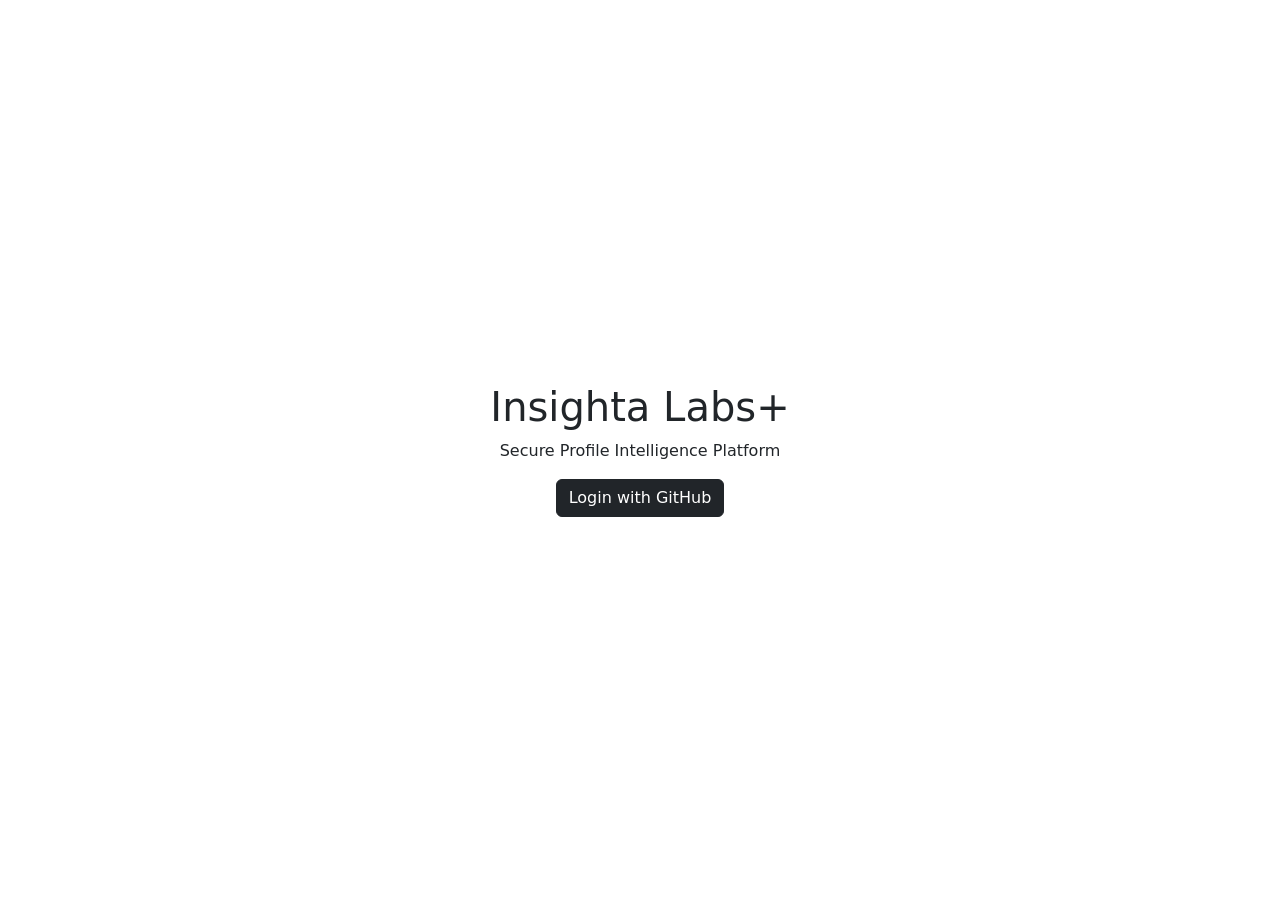
==== index.html @ 4ba175fd "web portal" ====
<!doctype html>
<html>
  <head>
    <title>Insighta Login</title>
    <link
      href="https://cdn.jsdelivr.net/npm/bootstrap@5.3.0/dist/css/bootstrap.min.css"
      rel="stylesheet"
    />
  </head>
  <body class="d-flex justify-content-center align-items-center vh-100">
    <div class="text-center">
      <h1>Insighta Labs+</h1>
      <p>Secure Profile Intelligence Platform</p>

      <button class="btn btn-dark" onclick="login()">Login with GitHub</button>
    </div>

    <script src="./js/auth.js"></script>
  </body>
</html>
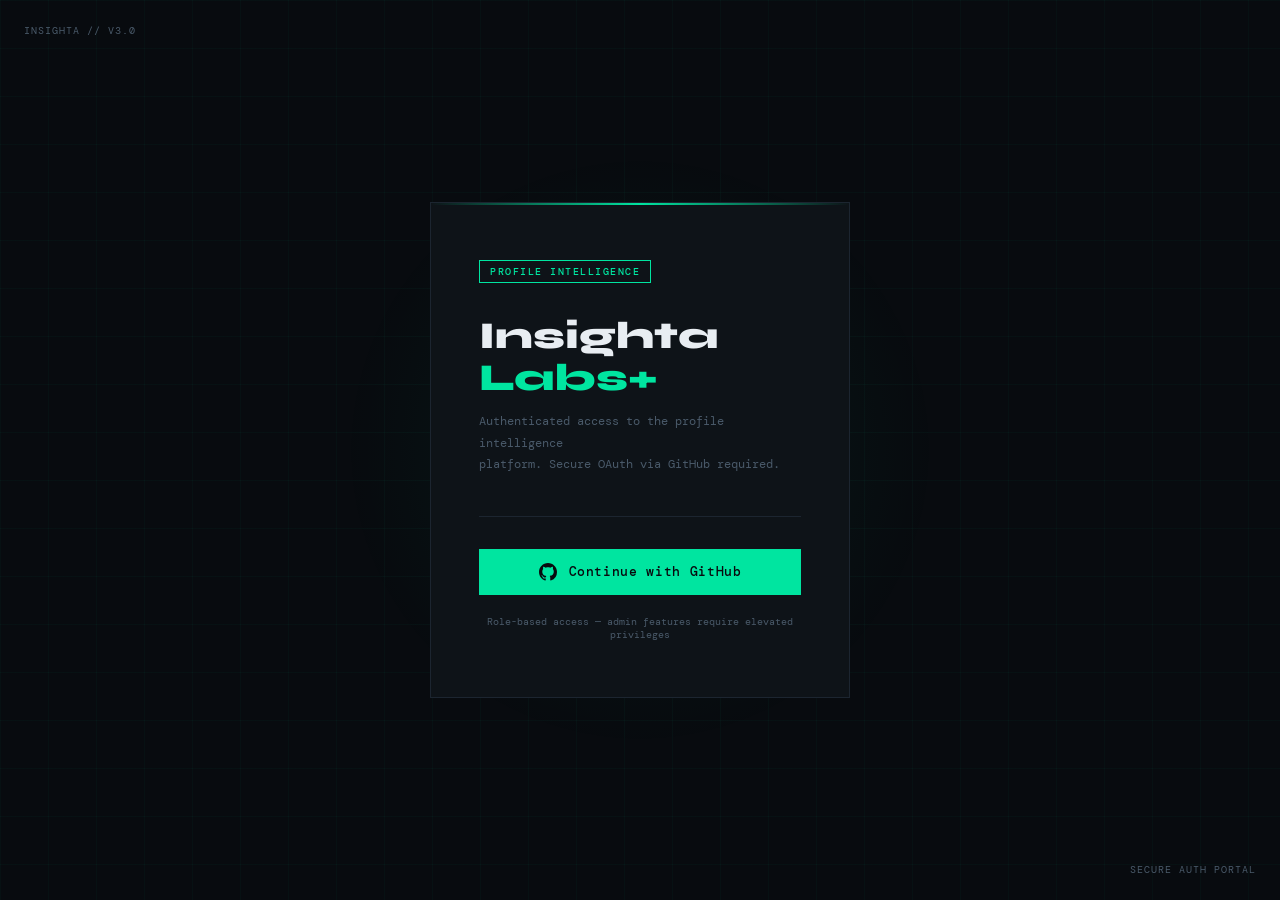
==== commit 3d737ac0: "redesigned ui" ====
--- a/index.html
+++ b/index.html
@@ -1,20 +1,223 @@
 <!doctype html>
-<html>
+<html lang="en">
   <head>
-    <title>Insighta Login</title>
+    <meta charset="UTF-8" />
+    <meta name="viewport" content="width=device-width, initial-scale=1.0" />
+    <title>Insighta Labs+</title>
+    <link rel="preconnect" href="https://fonts.googleapis.com" />
+    <link rel="preconnect" href="https://fonts.gstatic.com" crossorigin />
     <link
-      href="https://cdn.jsdelivr.net/npm/bootstrap@5.3.0/dist/css/bootstrap.min.css"
+      href="https://fonts.googleapis.com/css2?family=Syne:wght@400;700;800&family=DM+Mono:wght@300;400;500&display=swap"
       rel="stylesheet"
     />
+    <style>
+      *,
+      *::before,
+      *::after {
+        box-sizing: border-box;
+        margin: 0;
+        padding: 0;
+      }
+      :root {
+        --bg: #080b0f;
+        --surface: #0e1318;
+        --border: #1c2530;
+        --accent: #00e5a0;
+        --text: #e8edf2;
+        --muted: #4a5a6a;
+        --danger: #ff4d6d;
+      }
+      body {
+        background: var(--bg);
+        color: var(--text);
+        font-family: 'DM Mono', monospace;
+        display: flex;
+        align-items: center;
+        justify-content: center;
+        min-height: 100vh;
+        overflow: hidden;
+      }
+      body::before {
+        content: '';
+        position: fixed;
+        inset: 0;
+        background-image:
+          linear-gradient(rgba(0, 229, 160, 0.03) 1px, transparent 1px),
+          linear-gradient(90deg, rgba(0, 229, 160, 0.03) 1px, transparent 1px);
+        background-size: 48px 48px;
+        pointer-events: none;
+      }
+      body::after {
+        content: '';
+        position: fixed;
+        top: 50%;
+        left: 50%;
+        transform: translate(-50%, -50%);
+        width: 600px;
+        height: 600px;
+        background: radial-gradient(
+          circle,
+          rgba(0, 229, 160, 0.07) 0%,
+          transparent 70%
+        );
+        pointer-events: none;
+      }
+      .corner {
+        position: fixed;
+        font-size: 10px;
+        color: var(--muted);
+        letter-spacing: 0.1em;
+        text-transform: uppercase;
+      }
+      .corner.tl {
+        top: 24px;
+        left: 24px;
+      }
+      .corner.br {
+        bottom: 24px;
+        right: 24px;
+      }
+      .card {
+        position: relative;
+        z-index: 1;
+        background: var(--surface);
+        border: 1px solid var(--border);
+        padding: 56px 48px;
+        width: 420px;
+        animation: fadeUp 0.6s cubic-bezier(0.16, 1, 0.3, 1) both;
+      }
+      .card::before {
+        content: '';
+        position: absolute;
+        top: 0;
+        left: 0;
+        right: 0;
+        height: 2px;
+        background: linear-gradient(
+          90deg,
+          transparent,
+          var(--accent),
+          transparent
+        );
+        animation: scan 3s ease-in-out infinite;
+      }
+      @keyframes scan {
+        0%,
+        100% {
+          opacity: 0;
+          transform: scaleX(0);
+        }
+        50% {
+          opacity: 1;
+          transform: scaleX(1);
+        }
+      }
+      @keyframes fadeUp {
+        from {
+          opacity: 0;
+          transform: translateY(24px);
+        }
+        to {
+          opacity: 1;
+          transform: translateY(0);
+        }
+      }
+      .badge {
+        display: inline-block;
+        font-size: 10px;
+        font-weight: 500;
+        letter-spacing: 0.15em;
+        text-transform: uppercase;
+        color: var(--accent);
+        border: 1px solid var(--accent);
+        padding: 4px 10px;
+        margin-bottom: 32px;
+      }
+      h1 {
+        font-family: 'Syne', sans-serif;
+        font-size: 38px;
+        font-weight: 800;
+        line-height: 1.1;
+        margin-bottom: 12px;
+      }
+      h1 span {
+        color: var(--accent);
+      }
+      .subtitle {
+        font-size: 12px;
+        color: var(--muted);
+        line-height: 1.8;
+        margin-bottom: 40px;
+      }
+      .divider {
+        height: 1px;
+        background: var(--border);
+        margin-bottom: 32px;
+      }
+      .btn-github {
+        display: flex;
+        align-items: center;
+        justify-content: center;
+        gap: 12px;
+        width: 100%;
+        padding: 14px 24px;
+        background: var(--accent);
+        color: #080b0f;
+        border: none;
+        font-family: 'DM Mono', monospace;
+        font-size: 13px;
+        font-weight: 500;
+        letter-spacing: 0.05em;
+        cursor: pointer;
+        transition: all 0.2s ease;
+      }
+      .btn-github:hover {
+        background: #00ffc0;
+        transform: translateY(-1px);
+        box-shadow: 0 8px 24px rgba(0, 229, 160, 0.25);
+      }
+      .footer-note {
+        margin-top: 20px;
+        font-size: 10px;
+        color: var(--muted);
+        text-align: center;
+      }
+      .error-msg {
+        display: none;
+        margin-top: 16px;
+        padding: 10px 14px;
+        background: rgba(255, 77, 109, 0.1);
+        border: 1px solid rgba(255, 77, 109, 0.3);
+        color: var(--danger);
+        font-size: 11px;
+        text-align: center;
+      }
+    </style>
   </head>
-  <body class="d-flex justify-content-center align-items-center vh-100">
-    <div class="text-center">
-      <h1>Insighta Labs+</h1>
-      <p>Secure Profile Intelligence Platform</p>
-
-      <button class="btn btn-dark" onclick="login()">Login with GitHub</button>
+  <body>
+    <span class="corner tl">INSIGHTA // v3.0</span>
+    <span class="corner br">SECURE AUTH PORTAL</span>
+    <div class="card">
+      <div class="badge">Profile Intelligence</div>
+      <h1>Insighta<br /><span>Labs+</span></h1>
+      <p class="subtitle">
+        Authenticated access to the profile intelligence<br />platform. Secure
+        OAuth via GitHub required.
+      </p>
+      <div class="divider"></div>
+      <button class="btn-github" onclick="login()">
+        <svg width="18" height="18" viewBox="0 0 24 24" fill="currentColor">
+          <path
+            d="M12 0C5.37 0 0 5.37 0 12c0 5.31 3.435 9.795 8.205 11.385.6.105.825-.255.825-.57 0-.285-.015-1.23-.015-2.235-3.015.555-3.795-.735-4.035-1.41-.135-.345-.72-1.41-1.23-1.695-.42-.225-1.02-.78-.015-.795.945-.015 1.62.87 1.845 1.23 1.08 1.815 2.805 1.305 3.495.99.105-.78.42-1.305.765-1.605-2.67-.3-5.46-1.335-5.46-5.925 0-1.305.465-2.385 1.23-3.225-.12-.3-.54-1.53.12-3.18 0 0 1.005-.315 3.3 1.23.96-.27 1.98-.405 3-.405s2.04.135 3 .405c2.295-1.56 3.3-1.23 3.3-1.23.66 1.65.24 2.88.12 3.18.765.84 1.23 1.905 1.23 3.225 0 4.605-2.805 5.625-5.475 5.925.435.375.81 1.095.81 2.22 0 1.605-.015 2.895-.015 3.3 0 .315.225.69.825.57A12.02 12.02 0 0 0 24 12c0-6.63-5.37-12-12-12z"
+          />
+        </svg>
+        Continue with GitHub
+      </button>
+      <div class="error-msg" id="error"></div>
+      <p class="footer-note">
+        Role-based access — admin features require elevated privileges
+      </p>
     </div>
-
     <script src="./js/auth.js"></script>
   </body>
 </html>
